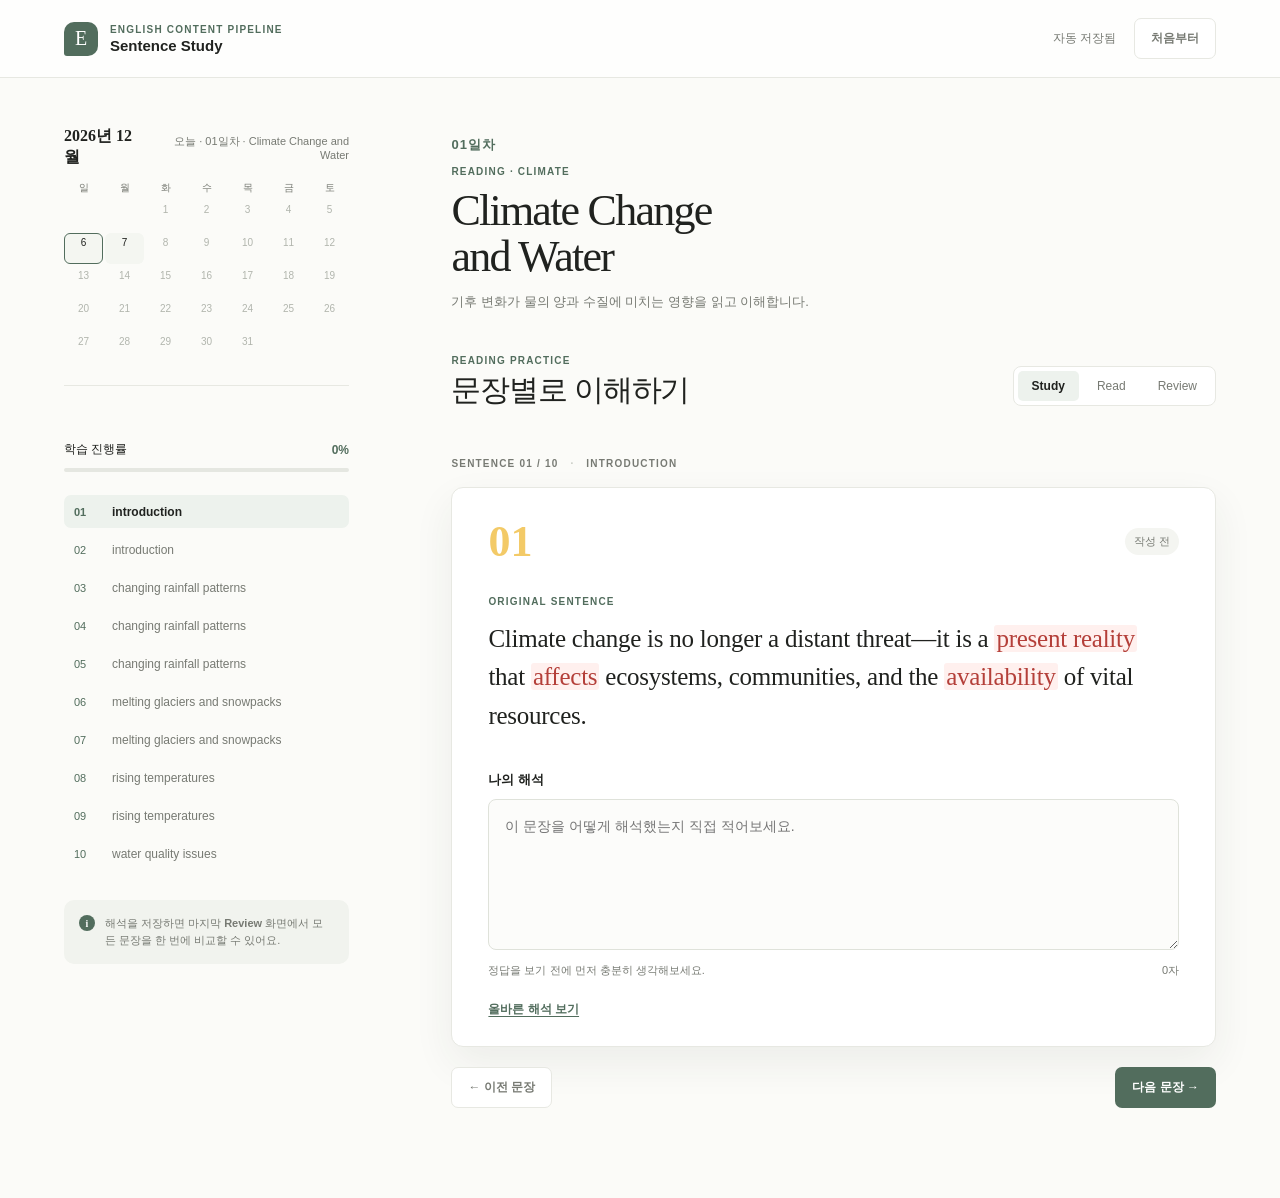
==== ui/index.html @ bcd16ff2 "feat: add static English learning pipeline MVP" ====
<!doctype html>
<html lang="ko">
  <head>
    <meta charset="UTF-8" />
    <meta name="viewport" content="width=device-width, initial-scale=1.0" />
    <title>English Content Pipeline · Sentence Study</title>
    <link rel="stylesheet" href="styles.css" />
  </head>
  <body>
    <div class="app-shell">
      <header class="topbar">
        <div class="brand-lockup">
          <div class="brand-mark">E</div>
          <div>
            <p class="eyebrow">ENGLISH CONTENT PIPELINE</p>
            <h1>Sentence Study</h1>
          </div>
        </div>
        <div class="topbar-actions">
          <span class="save-status" id="saveStatus">자동 저장됨</span>
          <button class="button button-ghost" id="resetButton" type="button">처음부터</button>
        </div>
      </header>

      <main class="workspace">
        <aside class="sidebar">
          <div class="calendar-panel" id="calendarPanel"></div>

          <div class="progress-block">
            <div class="progress-heading">
              <span>학습 진행률</span>
              <strong id="progressText">0%</strong>
            </div>
            <div class="progress-track"><span id="progressBar"></span></div>
          </div>

          <nav class="sentence-nav" aria-label="문장 목록" id="sentenceNav"></nav>

          <div class="sidebar-note">
            <span class="note-icon">i</span>
            <p>해석을 저장하면 마지막 <strong>Review</strong> 화면에서 모든 문장을 한 번에 비교할 수 있어요.</p>
          </div>
        </aside>

        <section class="content-area">
          <div class="lesson-heading">
            <p class="lesson-day" id="lessonDay">01일차</p>
            <span class="course-tag" id="lessonTag">READING · CLIMATE</span>
            <h2 id="lessonTitle">Climate Change<br />and Water</h2>
            <p id="lessonDescription">기후 변화가 물의 양과 수질에 미치는 영향을 읽고 이해합니다.</p>
          </div>

          <div class="content-heading">
            <div>
              <p class="section-kicker">READING PRACTICE</p>
              <h3>문장별로 이해하기</h3>
            </div>
            <div class="view-switcher" role="tablist" aria-label="학습 화면 전환">
              <button class="view-tab is-active" data-view="study" type="button">Study</button>
              <button class="view-tab" data-view="reading" type="button">Read</button>
              <button class="view-tab" data-view="review" type="button">Review</button>
            </div>
          </div>

          <div id="studyView">
            <div class="study-meta">
              <span id="sentenceCounter">SENTENCE 01 / 10</span>
              <span class="meta-divider">·</span>
              <span id="sectionLabel">INTRODUCTION</span>
            </div>

            <article class="sentence-card" id="sentenceCard">
              <div class="card-topline">
                <span class="sentence-number" id="sentenceNumber">01</span>
                <span class="status-pill" id="sentenceStatus">작성 전</span>
              </div>
              <p class="original-label">ORIGINAL SENTENCE</p>
              <p class="original-sentence" id="originalSentence"></p>

              <label class="interpretation-label" for="interpretationInput">나의 해석</label>
              <textarea id="interpretationInput" rows="5" placeholder="이 문장을 어떻게 해석했는지 직접 적어보세요."></textarea>
              <div class="input-footer">
                <span>정답을 보기 전에 먼저 충분히 생각해보세요.</span>
                <span id="characterCount">0자</span>
              </div>

              <div class="answer-preview" id="answerPreview" hidden>
                <div class="answer-block">
                  <p class="answer-label">올바른 해석</p>
                  <p id="correctTranslation"></p>
                </div>
                <div class="answer-block review-block">
                  <p class="answer-label">이 문장, 이렇게 이해했나요?</p>
                  <div id="reviewFeedback"></div>
                </div>
              </div>
              <button class="reveal-button" id="revealButton" type="button">올바른 해석 보기</button>
            </article>

            <div class="study-controls">
              <button class="button button-ghost" id="previousButton" type="button">← 이전 문장</button>
              <button class="button button-primary" id="nextButton" type="button">다음 문장 →</button>
            </div>
          </div>

          <div id="readingView" hidden>
            <div class="reading-intro">
              <p class="section-kicker">FULL READING</p>
              <h3>전체 본문 읽기</h3>
              <p>문장별 입력 없이 글 전체의 흐름을 먼저 읽어보는 모드입니다.</p>
            </div>
            <div class="reading-text" id="readingText"></div>
          </div>

          <div id="reviewView" hidden>
            <div class="review-intro">
              <p class="section-kicker">FINAL REVIEW</p>
              <h3>해석을 다시 점검해보기</h3>
              <p>각 문장의 원문, 직접 작성한 해석, 올바른 해석과 핵심 포인트를 한 번에 확인합니다.</p>
            </div>
            <div class="review-list" id="reviewList"></div>
          </div>
        </section>
      </main>
    </div>
    <script src="app.js"></script>
  </body>
</html>
---- ui/styles.css ----
:root {
  --ink: #20221f;
  --muted: #777a73;
  --line: #e7e8e2;
  --paper: #fbfbf8;
  --card: #ffffff;
  --green: #526d5d;
  --green-dark: #3f584b;
  --green-soft: #edf2ed;
  --yellow: #f3ca67;
  --shadow: 0 16px 40px rgba(47, 56, 48, 0.07);
  font-family: Inter, ui-sans-serif, -apple-system, BlinkMacSystemFont, "Segoe UI", sans-serif;
}

* { box-sizing: border-box; }

body {
  margin: 0;
  color: var(--ink);
  background: var(--paper);
}

button, textarea { font: inherit; }
button { cursor: pointer; }

.app-shell { min-height: 100vh; }

.topbar {
  height: 78px;
  padding: 0 5vw;
  display: flex;
  align-items: center;
  justify-content: space-between;
  border-bottom: 1px solid var(--line);
  background: rgba(255, 255, 255, 0.75);
}

.brand-lockup, .topbar-actions, .progress-heading, .card-topline, .input-footer, .study-controls {
  display: flex;
  align-items: center;
}

.brand-lockup { gap: 12px; }
.brand-mark {
  width: 34px;
  height: 34px;
  display: grid;
  place-items: center;
  color: white;
  background: var(--green);
  border-radius: 10px 10px 10px 3px;
  font-family: Georgia, serif;
  font-size: 20px;
}

.eyebrow, .section-kicker, .course-tag, .original-label, .answer-label, .study-meta {
  margin: 0;
  letter-spacing: 0.12em;
  font-size: 10px;
  font-weight: 700;
}

.eyebrow, .section-kicker, .course-tag, .original-label, .answer-label { color: var(--green); }
.topbar h1 { margin: 2px 0 0; font-size: 15px; font-weight: 650; }
.topbar-actions { gap: 18px; }
.save-status { color: var(--muted); font-size: 12px; }

.workspace {
  width: min(1400px, 90vw);
  min-height: calc(100vh - 78px);
  margin: 0 auto;
  display: grid;
  grid-template-columns: 285px minmax(0, 1fr);
  gap: clamp(50px, 8vw, 130px);
}

.sidebar { padding: 48px 0 40px; }
.course-card { padding-bottom: 30px; border-bottom: 1px solid var(--line); }
.lesson-day { margin: 0 0 9px; color: var(--green); letter-spacing: .08em; font-size: 12px; font-weight: 800; }
.course-card h2 { margin: 12px 0; font: 500 28px/1.15 Georgia, serif; letter-spacing: -0.02em; }
.course-card p, .sidebar-note p { margin: 0; color: var(--muted); font-size: 13px; line-height: 1.65; }
.progress-block { padding: 27px 0 23px; }
.progress-heading { justify-content: space-between; margin-bottom: 10px; font-size: 12px; }
.progress-heading strong { color: var(--green); font-size: 12px; }
.progress-track { height: 4px; overflow: hidden; border-radius: 99px; background: #e5e7e1; }
.progress-track span { display: block; width: 0; height: 100%; border-radius: inherit; background: var(--green); transition: width 250ms ease; }

.sentence-nav { display: grid; gap: 5px; }
.sentence-nav button {
  padding: 9px 10px;
  display: grid;
  grid-template-columns: 30px 1fr auto;
  align-items: center;
  gap: 8px;
  border: 0;
  border-radius: 7px;
  color: var(--muted);
  text-align: left;
  background: transparent;
  font-size: 12px;
}
.sentence-nav button:hover { background: #f1f3ee; }
.sentence-nav button.is-active { color: var(--ink); background: var(--green-soft); font-weight: 650; }
.nav-index { color: var(--green); font-size: 11px; }
.nav-title { overflow: hidden; text-overflow: ellipsis; white-space: nowrap; }
.nav-check { color: var(--green); opacity: 0; font-size: 13px; }
.sentence-nav button.is-complete .nav-check { opacity: 1; }
.sidebar-note { margin-top: 30px; padding: 15px; display: flex; gap: 10px; border-radius: 10px; background: #f1f3ee; }
.sidebar-note p { font-size: 11px; line-height: 1.55; }
.note-icon { flex: 0 0 auto; width: 16px; height: 16px; display: grid; place-items: center; color: white; background: var(--green); border-radius: 50%; font: 700 10px Georgia, serif; }

.content-area { max-width: 800px; padding: 58px 0 90px; }
.lesson-heading { padding-bottom: 42px; }
.lesson-heading .lesson-day { margin-bottom: 12px; font-size: 13px; }
.lesson-heading h2 { margin: 0 0 12px; font: 500 44px/1.05 Georgia, serif; letter-spacing: -0.04em; }
.lesson-heading p:last-child { margin: 0; color: var(--muted); font-size: 13px; line-height: 1.6; }
.lesson-heading .course-tag { display: block; margin-bottom: 11px; }
.calendar-panel { margin: 0 0 48px; padding: 18px 20px 17px; border: 1px solid var(--line); border-radius: 10px; background: white; }
.sidebar .calendar-panel { margin-bottom: 28px; padding: 0 0 22px; border: 0; border-bottom: 1px solid var(--line); border-radius: 0; background: transparent; }
.sidebar .calendar-weekdays, .sidebar .calendar-grid { gap: 2px; }
.sidebar .calendar-day { min-height: 31px; padding: 3px 2px; font-size: 10px; }
.sidebar .calendar-check { font-size: 10px; }
.calendar-header { display: flex; align-items: center; justify-content: space-between; margin-bottom: 13px; }
.calendar-month { font: 600 16px Georgia, serif; }
.calendar-caption { color: var(--muted); font-size: 11px; text-align: right; }
.calendar-weekdays, .calendar-grid { display: grid; grid-template-columns: repeat(7, 1fr); gap: 5px; }
.calendar-weekdays { margin-bottom: 5px; color: var(--muted); text-align: center; font-size: 10px; }
.calendar-day { min-height: 38px; padding: 5px 4px; display: flex; flex-direction: column; align-items: center; justify-content: center; border: 1px solid transparent; border-radius: 6px; color: #b1b5ad; background: transparent; font-size: 11px; }
button.calendar-day { cursor: pointer; }
button.calendar-day.has-lesson { color: var(--ink); background: #f4f6f1; }
button.calendar-day.has-lesson:hover { border-color: #bfcabd; }
.calendar-day.is-today { border-color: var(--green); }
.calendar-day.is-selected { color: white; background: var(--green); }
.calendar-day.is-selected .calendar-check { color: white; }
.calendar-day.is-complete { font-weight: 750; }
.calendar-check { height: 12px; color: var(--green); font-size: 11px; line-height: 12px; }
.content-heading { display: flex; align-items: end; justify-content: space-between; margin-bottom: 52px; }
.content-heading h3 { margin: 8px 0 0; font: 500 30px/1.05 Georgia, serif; letter-spacing: -0.035em; }
.view-switcher { display: flex; gap: 4px; padding: 4px; border: 1px solid var(--line); border-radius: 8px; background: white; }
.view-tab { padding: 8px 14px; border: 0; border-radius: 5px; color: var(--muted); background: transparent; font-size: 12px; }
.view-tab.is-active { color: var(--ink); background: var(--green-soft); font-weight: 700; }
.study-meta { color: var(--muted); }
.meta-divider { margin: 0 8px; color: #c4c8c0; }

.sentence-card { margin-top: 18px; padding: 32px 36px 28px; border: 1px solid var(--line); border-radius: 12px; background: var(--card); box-shadow: var(--shadow); }
.card-topline { justify-content: space-between; }
.sentence-number { color: var(--yellow); font: 600 44px/1 Georgia, serif; }
.status-pill { padding: 6px 9px; border-radius: 99px; color: var(--muted); background: #f4f5f1; font-size: 11px; }
.status-pill.is-complete { color: var(--green-dark); background: var(--green-soft); }
.original-label { margin-top: 32px; }
.original-sentence { margin: 13px 0 35px; font: 400 25px/1.55 Georgia, serif; letter-spacing: -0.01em; }
.important-word { padding: 0 2px; color: #b43f39; background: #fff0ee; border-radius: 3px; box-decoration-break: clone; -webkit-box-decoration-break: clone; }
.interpretation-label { display: block; margin-bottom: 10px; color: var(--ink); font-size: 13px; font-weight: 700; }
textarea { width: 100%; resize: vertical; min-height: 130px; padding: 15px 16px; border: 1px solid #dfe2da; border-radius: 8px; outline: none; color: var(--ink); background: #fcfcfa; font-size: 14px; line-height: 1.7; }
textarea:focus { border-color: var(--green); box-shadow: 0 0 0 3px rgba(82, 109, 93, 0.1); }
.input-footer { justify-content: space-between; margin-top: 9px; color: var(--muted); font-size: 11px; }
.answer-preview { margin-top: 28px; padding-top: 24px; display: grid; gap: 19px; border-top: 1px solid var(--line); }
.answer-block p:last-child { margin: 7px 0 0; color: #41453f; font-size: 14px; line-height: 1.7; }
.review-block { padding: 16px; border-radius: 7px; background: #f6f8f4; }
.review-block .answer-label { color: var(--green-dark); }
.feedback-section + .feedback-section { margin-top: 13px; }
.feedback-heading { margin: 0 0 5px; color: var(--ink); font-size: 12px; font-weight: 750; }
.feedback-section ul { margin: 0; padding-left: 18px; color: #4c514a; font-size: 12px; line-height: 1.65; }
.feedback-section.is-good .feedback-heading { color: var(--green-dark); }
.feedback-section.is-warning { padding: 12px 13px; border-left: 3px solid #c9574d; border-radius: 5px; background: #fff2f0; }
.feedback-section.is-warning .feedback-heading { color: #b13f39; }
.feedback-section.is-warning li { color: #873b36; }
.feedback-section.is-learn .feedback-heading { color: #5c6375; }
.feedback-empty { margin: 0; color: var(--muted); font-size: 12px; line-height: 1.65; }
.reveal-button { margin-top: 23px; padding: 0; border: 0; color: var(--green); background: transparent; font-size: 12px; font-weight: 700; text-decoration: underline; text-underline-offset: 3px; }
.study-controls { justify-content: space-between; margin-top: 20px; }
.button { padding: 11px 16px; border: 1px solid transparent; border-radius: 7px; font-size: 12px; font-weight: 650; }
.button-ghost { color: var(--muted); border-color: var(--line); background: white; }
.button-ghost:hover { color: var(--ink); border-color: #c9cec5; }
.button-primary { color: white; background: var(--green); }
.button-primary:hover { background: var(--green-dark); }

.review-intro { margin-bottom: 28px; }
.review-intro h3 { margin: 7px 0 8px; font: 500 30px Georgia, serif; }
.review-intro > p:last-child { margin: 0; color: var(--muted); font-size: 13px; }
.reading-intro { margin-bottom: 28px; }
.reading-intro h3 { margin: 7px 0 8px; font: 500 30px Georgia, serif; }
.reading-intro > p:last-child { margin: 0; color: var(--muted); font-size: 13px; }
.reading-text { padding: 34px 38px; border: 1px solid var(--line); border-radius: 12px; background: white; box-shadow: var(--shadow); }
.reading-section + .reading-section { margin-top: 34px; padding-top: 30px; border-top: 1px solid var(--line); }
.reading-section h4 { margin: 0 0 13px; color: var(--green); letter-spacing: .1em; font-size: 11px; }
.reading-paragraph { margin: 0; color: #343831; font: 400 20px/1.85 Georgia, serif; }
.reading-sentence { display: inline; }
.reading-number { display: inline-block; margin-right: 6px; color: var(--yellow); font: 600 12px/1 Inter, sans-serif; vertical-align: .18em; }
.review-list { display: grid; gap: 15px; }
.review-item { padding: 23px 25px; border: 1px solid var(--line); border-radius: 10px; background: white; }
.review-item-header { display: flex; justify-content: space-between; align-items: center; margin-bottom: 14px; }
.review-item-number { color: var(--yellow); font: 600 23px Georgia, serif; }
.review-item-status { color: var(--muted); font-size: 11px; }
.review-row { padding: 12px 0; border-top: 1px solid #f0f1ed; }
.review-row:first-of-type { border-top: 0; }
.review-row-label { margin: 0 0 5px; color: var(--green); letter-spacing: .08em; font-size: 9px; font-weight: 800; }
.review-row p:last-child { margin: 0; color: #42453f; font-size: 13px; line-height: 1.65; }
.review-original p:last-child { color: var(--ink); font: 17px/1.5 Georgia, serif; }
.review-key { padding: 12px; border-radius: 6px; background: #f6f8f4; }
.review-key .review-row-label { color: var(--green-dark); }
.review-key .feedback-section.is-warning { margin-top: 8px; }

[hidden] { display: none !important; }

@media (max-width: 850px) {
  .topbar { padding: 0 5vw; }
  .workspace { width: 90vw; display: block; }
  .sidebar { padding-bottom: 0; }
  .course-card { padding-bottom: 20px; }
  .sentence-nav { grid-template-columns: repeat(2, 1fr); }
  .sidebar-note { display: none; }
  .content-area { padding-top: 45px; }
}

@media (max-width: 560px) {
  .topbar { height: auto; padding-top: 16px; padding-bottom: 16px; align-items: flex-start; }
  .save-status { display: none; }
  .content-heading { display: block; margin-bottom: 35px; }
  .lesson-heading h2 { font-size: 36px; }
  .calendar-panel { padding-left: 10px; padding-right: 10px; }
  .content-heading h3 { font-size: 26px; }
  .view-switcher { width: max-content; margin-top: 25px; }
  .sentence-card { padding: 24px 20px; }
  .original-sentence { font-size: 21px; }
  .study-controls { gap: 10px; }
  .study-controls .button { flex: 1; padding-left: 8px; padding-right: 8px; }
}
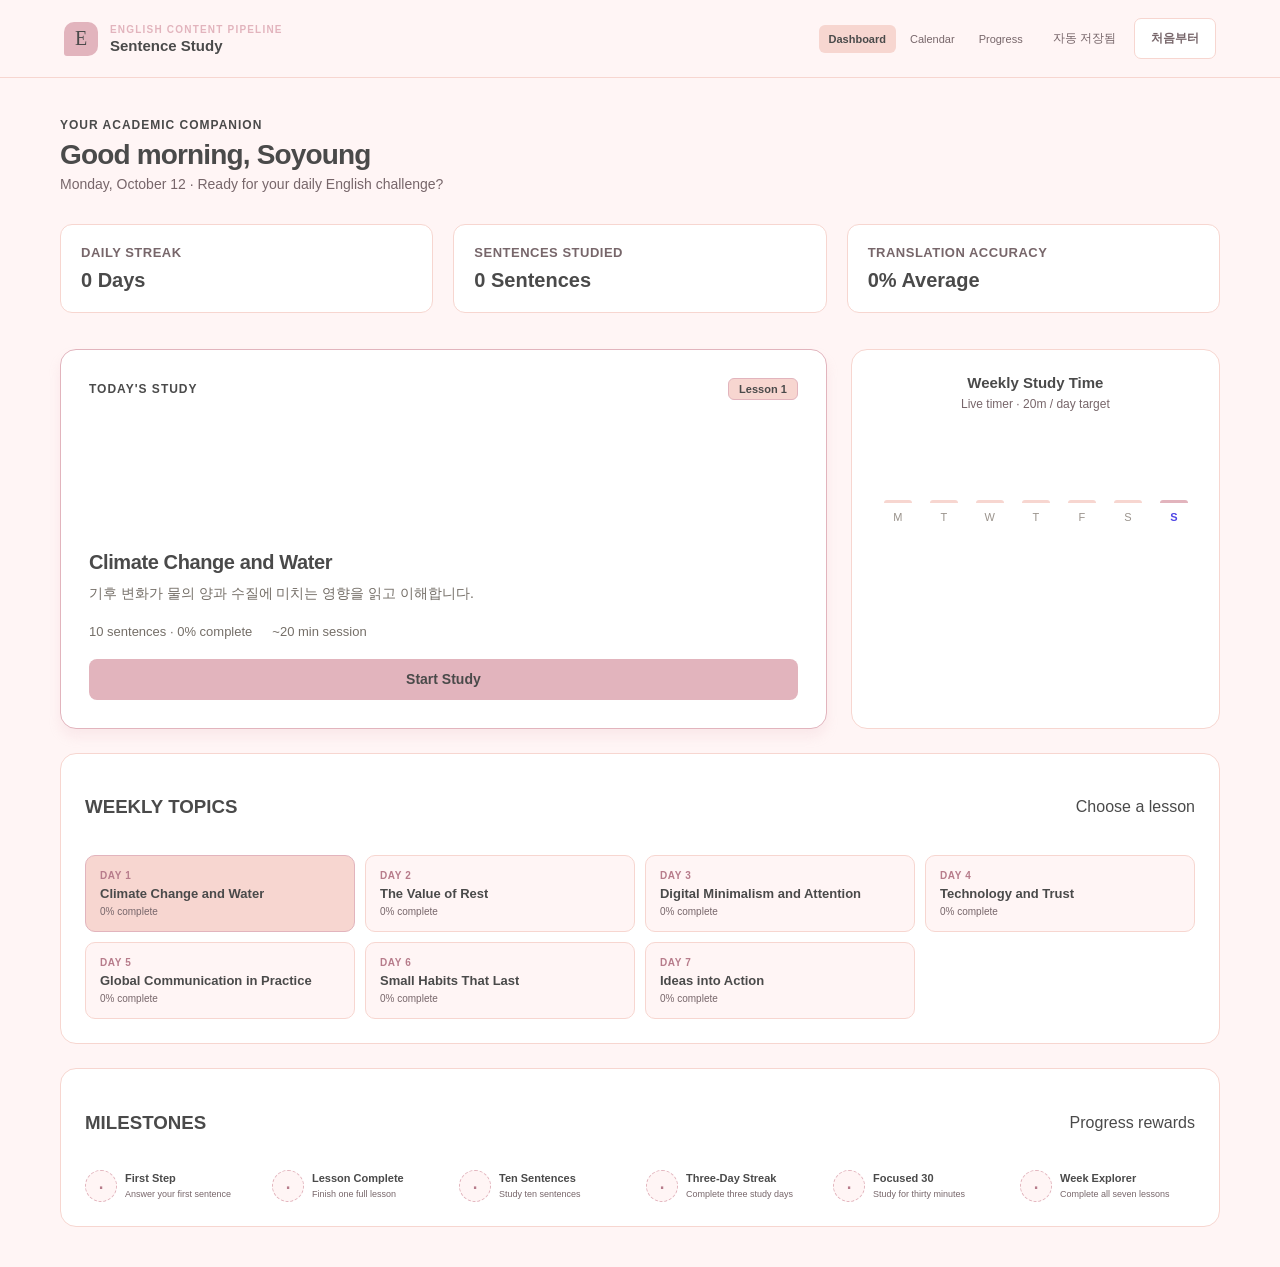
==== commit 30c33bca: "feat: 대시보드/캘린더 내 통계 추가 기존 study 항목을 토대로 통계추가" ====
--- a/ui/index.html
+++ b/ui/index.html
@@ -10,22 +10,21 @@
     <div class="app-shell">
       <header class="topbar">
         <div class="brand-lockup">
-          <div class="brand-mark">E</div>
+          <a class="brand-mark" href="#dashboard" aria-label="Go to dashboard">E</a>
           <div>
             <p class="eyebrow">ENGLISH CONTENT PIPELINE</p>
             <h1>Sentence Study</h1>
           </div>
         </div>
+        <nav class="design-top-nav" aria-label="Product navigation"><button class="design-top-button" data-design-screen="dashboard" type="button">Dashboard</button><button class="design-top-button" data-design-screen="calendar" type="button">Calendar</button><button class="design-top-button" data-design-screen="progress" type="button">Progress</button></nav>
         <div class="topbar-actions">
           <span class="save-status" id="saveStatus">자동 저장됨</span>
           <button class="button button-ghost" id="resetButton" type="button">처음부터</button>
         </div>
       </header>
 
-      <main class="workspace">
+      <main class="workspace" id="studyWorkspace" hidden>
         <aside class="sidebar">
-          <div class="calendar-panel" id="calendarPanel"></div>
-
           <div class="progress-block">
             <div class="progress-heading">
               <span>학습 진행률</span>
@@ -63,6 +62,20 @@
           </div>
 
           <div id="studyView">
+            <section class="tts-panel" id="ttsPanel">
+              <div class="tts-heading">
+                <div><p class="section-kicker">TTS SCRIPT</p><h3>대본 따라 듣기</h3></div>
+                <span id="ttsVoiceLabel">Jenny Neural</span>
+              </div>
+              <audio id="lessonAudio" controls preload="metadata"></audio>
+              <div class="tts-transcript" id="ttsTranscript" aria-live="polite"><p class="tts-empty">TTS 대본을 불러오는 중입니다.</p></div>
+            </section>
+
+            <section class="original-panel">
+              <div class="content-heading compact-heading"><div><p class="section-kicker">ORIGINAL</p><h3>원본</h3></div></div>
+              <div class="original-reference" id="originalReferenceText"></div>
+            </section>
+
             <div class="study-meta">
               <span id="sentenceCounter">SENTENCE 01 / 10</span>
               <span class="meta-divider">·</span>
@@ -99,6 +112,7 @@
 
             <div class="study-controls">
               <button class="button button-ghost" id="previousButton" type="button">← 이전 문장</button>
+              <span class="keyboard-hint"><kbd>Enter</kbd> 다음 문장</span>
               <button class="button button-primary" id="nextButton" type="button">다음 문장 →</button>
             </div>
           </div>
@@ -122,6 +136,40 @@
           </div>
         </section>
       </main>
+
+      <main class="design-workspace" id="designWorkspace">
+        <div class="design-content">
+          <section class="design-screen is-visible" data-design-panel="dashboard">
+            <header class="design-page-header"><p class="design-eyebrow">YOUR ACADEMIC COMPANION</p><h1>Good morning, Soyoung <span aria-hidden="true">👋</span></h1><p>Monday, October 12 · Ready for your daily English challenge?</p></header>
+            <div class="design-stat-grid three">
+              <article class="design-stat-card"><div><span>DAILY STREAK</span><strong id="designDailyStreak">0 Days</strong></div></article>
+              <article class="design-stat-card"><div><span>SENTENCES STUDIED</span><strong id="designSentencesStudied">0 Sentences</strong></div></article>
+              <article class="design-stat-card"><div><span>TRANSLATION ACCURACY</span><strong id="designAccuracy">0% Average</strong></div></article>
+            </div>
+            <div class="design-dashboard-grid">
+              <div class="design-dashboard-left">
+                <article class="design-card design-recommended-card"><div class="design-card-top"><span class="design-card-eyebrow">RECOMMENDED LESSON</span><span class="design-level-tag" id="designRecommendedLevel">Beginner</span></div><div class="design-lesson-copy"><h2 id="designRecommendedTitle">Climate Change and Water</h2><p id="designRecommendedDescription">Continue with the next lesson in your Study library.</p></div><div class="design-lesson-meta"><span id="designRecommendedSentences">0 sentences</span><span id="designRecommendedTime">~10 min session</span></div><button class="design-primary-button" id="designStartStudy" type="button">Start Study</button></article>
+                <article class="design-card design-weekly-card"><div class="design-card-top"><h3>Weekly Study Time</h3><span id="designWeeklyTarget">Live timer · 20m / day target</span></div><div class="design-bar-chart" id="designWeeklyChart" aria-label="Weekly study time"></div></article>
+                <article class="design-card design-topic-card"><div class="design-card-top"><h3>WEEKLY TOPICS</h3><span>Choose a lesson</span></div><div class="design-topic-list" id="designTopicList"></div></article>
+                <article class="design-card design-dashboard-milestones"><div class="design-card-top"><h3>MILESTONES</h3><span>Progress rewards</span></div><div class="design-dashboard-milestone-list" id="designDashboardMilestones"></div></article>
+              </div>
+              <article class="design-card design-activity-card"><div class="design-card-top"><h3>Recent Activity</h3><button class="design-text-button" type="button">See All</button></div><div class="design-activity-list"><div class="design-activity-item"><div><strong>Chapter 4: Global Economy</strong><small>Completed · Yesterday</small></div><b>94/100</b><div class="design-mini-progress"><i style="width:100%"></i><span>100%</span></div></div><div class="design-activity-item"><div><strong>Chapter 3: Technology Trends</strong><small>Completed · Oct 8, 2026</small></div><b>92/100</b><div class="design-mini-progress"><i style="width:72%"></i><span>100%</span></div></div><div class="design-activity-item"><div><strong>Chapter 2: Financial Markets</strong><small>Completed · Oct 5, 2026</small></div><b>88/100</b><div class="design-mini-progress"><i style="width:38%"></i><span>75%</span></div></div></div></article>
+            </div>
+          </section>
+
+          <section class="design-screen" data-design-panel="calendar">
+            <header class="design-page-header"><p class="design-eyebrow">YOUR LEARNING SCHEDULE</p><h1>Study Calendar</h1></header>
+            <div class="design-stat-grid three"><article class="design-stat-card"><div><span>ACTIVE DAYS THIS MONTH</span><strong id="designCalendarStudyDays">0 days</strong></div></article><article class="design-stat-card"><div><span>SENTENCES STUDIED</span><strong id="designCalendarSentences">0 sentences</strong></div></article><article class="design-stat-card"><div><span>AVERAGE ACCURACY</span><strong id="designCalendarAccuracy">0%</strong></div></article></div>
+            <div class="design-calendar-layout"><article class="design-card design-calendar-card"><div class="design-calendar-heading"><h2 id="designCalendarTitle">Calendar</h2><div><button class="design-square-button" id="designPreviousMonth" type="button" aria-label="Previous month">Previous</button><button class="design-square-button" id="designNextMonth" type="button" aria-label="Next month">Next</button></div></div><div class="design-weekdays"><span>Mon</span><span>Tue</span><span>Wed</span><span>Thu</span><span>Fri</span><span>Sat</span><span>Sun</span></div><div class="design-calendar-grid" id="designCalendarGrid"></div></article><article class="design-card design-details-card"><h2>Day Details <span>· <span id="designCalendarSelectedLabel">Today</span></span></h2><div class="design-detail-block"><h3>COMPLETED LESSONS</h3><ul id="designCalendarCompletedLessons"></ul></div><div class="design-detail-block design-metrics"><h3>METRICS SUMMARY</h3><p><span>Sentences Studied</span><b id="designCalendarDetailSentences">0 sentences</b></p><p><span>Avg Accuracy</span><b id="designCalendarDetailAccuracy">0%</b></p><p><span>Study Time</span><b id="designCalendarDetailTime">0 min</b></p></div><button class="design-primary-button" type="button">Review Mistaken Sentences</button></article></div>
+          </section>
+
+          <section class="design-screen" data-design-panel="progress">
+            <header class="design-page-header"><p class="design-eyebrow">YOUR ACADEMIC MILESTONES</p><h1>Learning Analytics</h1></header>
+            <div class="design-stat-grid four"><article class="design-stat-card design-metric-card"><div><span>Total Sentences</span><strong id="designProgressTotal">0</strong><small id="designProgressTotalNote">0 / 70 studied</small></div><img src="assets/figma/file-text.svg" alt="" /></article><article class="design-stat-card design-metric-card"><div><span>Average Accuracy</span><strong id="designProgressAccuracy">0%</strong><small id="designProgressAccuracyNote">Based on answered sentences</small></div><img src="assets/figma/progress-target.svg" alt="" /></article><article class="design-stat-card design-metric-card"><div><span>Study Streak</span><strong id="designProgressStreak">0 Days</strong><small id="designProgressStreakNote">Completed lessons</small></div><img src="assets/figma/progress-flame.svg" alt="" /></article><article class="design-stat-card design-metric-card"><div><span>Total Study Time</span><strong id="designProgressTime">0 min</strong><small id="designProgressTimeNote">Live Study timer</small></div><img src="assets/figma/progress-clock.svg" alt="" /></article></div>
+            <div class="design-analytics-grid"><article class="design-card design-chart-card"><h2>Accuracy Over Time (Last 30 Days)</h2><div class="design-line-chart" id="designAccuracyChart"><div class="design-chart-segments"></div></div></article><article class="design-card design-chart-card design-daily-chart"><h2>Daily Study Count</h2><div class="design-daily-bars" id="designDailyBars"></div></article><article class="design-card design-weak-card"><h2>Weak Areas (Frequently Missed)</h2><div class="design-weak-list" id="designWeakList"></div></article><article class="design-card design-milestones-card"><h2>Unlocked Milestones</h2><div class="design-milestones" id="designMilestones"></div></article></div>
+          </section>
+        </div>
+      </main>
     </div>
     <script src="app.js"></script>
   </body>
--- a/ui/styles.css
+++ b/ui/styles.css
@@ -74,7 +74,7 @@
   gap: clamp(50px, 8vw, 130px);
 }
 
-.sidebar { padding: 48px 0 40px; }
+.sidebar { position:sticky; top:24px; align-self:start; max-height:calc(100vh - 48px); overflow:auto; padding:48px 0 40px; }
 .course-card { padding-bottom: 30px; border-bottom: 1px solid var(--line); }
 .lesson-day { margin: 0 0 9px; color: var(--green); letter-spacing: .08em; font-size: 12px; font-weight: 800; }
 .course-card h2 { margin: 12px 0; font: 500 28px/1.15 Georgia, serif; letter-spacing: -0.02em; }
@@ -109,7 +109,7 @@
 .sidebar-note p { font-size: 11px; line-height: 1.55; }
 .note-icon { flex: 0 0 auto; width: 16px; height: 16px; display: grid; place-items: center; color: white; background: var(--green); border-radius: 50%; font: 700 10px Georgia, serif; }
 
-.content-area { max-width: 800px; padding: 58px 0 90px; }
+.content-area { max-width: 920px; padding: 58px 0 90px; }
 .lesson-heading { padding-bottom: 42px; }
 .lesson-heading .lesson-day { margin-bottom: 12px; font-size: 13px; }
 .lesson-heading h2 { margin: 0 0 12px; font: 500 44px/1.05 Georgia, serif; letter-spacing: -0.04em; }
@@ -142,7 +142,7 @@
 .study-meta { color: var(--muted); }
 .meta-divider { margin: 0 8px; color: #c4c8c0; }
 
-.sentence-card { margin-top: 18px; padding: 32px 36px 28px; border: 1px solid var(--line); border-radius: 12px; background: var(--card); box-shadow: var(--shadow); }
+.sentence-card { margin-top: 18px; padding: 40px 44px 34px; border: 1px solid var(--line); border-radius: 12px; background: var(--card); box-shadow: var(--shadow); }
 .card-topline { justify-content: space-between; }
 .sentence-number { color: var(--yellow); font: 600 44px/1 Georgia, serif; }
 .status-pill { padding: 6px 9px; border-radius: 99px; color: var(--muted); background: #f4f5f1; font-size: 11px; }
@@ -151,7 +151,7 @@
 .original-sentence { margin: 13px 0 35px; font: 400 25px/1.55 Georgia, serif; letter-spacing: -0.01em; }
 .important-word { padding: 0 2px; color: #b43f39; background: #fff0ee; border-radius: 3px; box-decoration-break: clone; -webkit-box-decoration-break: clone; }
 .interpretation-label { display: block; margin-bottom: 10px; color: var(--ink); font-size: 13px; font-weight: 700; }
-textarea { width: 100%; resize: vertical; min-height: 130px; padding: 15px 16px; border: 1px solid #dfe2da; border-radius: 8px; outline: none; color: var(--ink); background: #fcfcfa; font-size: 14px; line-height: 1.7; }
+textarea { width: 100%; resize: vertical; min-height: 230px; padding: 18px 20px; border: 1px solid #dfe2da; border-radius: 8px; outline: none; color: var(--ink); background: #fcfcfa; font-size: 15px; line-height: 1.8; }
 textarea:focus { border-color: var(--green); box-shadow: 0 0 0 3px rgba(82, 109, 93, 0.1); }
 .input-footer { justify-content: space-between; margin-top: 9px; color: var(--muted); font-size: 11px; }
 .answer-preview { margin-top: 28px; padding-top: 24px; display: grid; gap: 19px; border-top: 1px solid var(--line); }
@@ -168,7 +168,9 @@
 .feedback-section.is-learn .feedback-heading { color: #5c6375; }
 .feedback-empty { margin: 0; color: var(--muted); font-size: 12px; line-height: 1.65; }
 .reveal-button { margin-top: 23px; padding: 0; border: 0; color: var(--green); background: transparent; font-size: 12px; font-weight: 700; text-decoration: underline; text-underline-offset: 3px; }
-.study-controls { justify-content: space-between; margin-top: 20px; }
+.study-controls { justify-content: space-between; gap: 14px; margin-top: 20px; padding: 14px; border: 1px solid var(--line); border-radius: 12px; background: #fff; }
+.keyboard-hint { color: var(--muted); font-size: 11px; white-space:nowrap; }
+.keyboard-hint kbd { padding: 4px 7px; border: 1px solid var(--line); border-bottom-width:2px; border-radius:5px; color: var(--ink); background:#fff; font-size:11px; font-weight:750; }
 .button { padding: 11px 16px; border: 1px solid transparent; border-radius: 7px; font-size: 12px; font-weight: 650; }
 .button-ghost { color: var(--muted); border-color: var(--line); background: white; }
 .button-ghost:hover { color: var(--ink); border-color: #c9cec5; }
@@ -206,7 +208,7 @@
 @media (max-width: 850px) {
   .topbar { padding: 0 5vw; }
   .workspace { width: 90vw; display: block; }
-  .sidebar { padding-bottom: 0; }
+  .sidebar { position:static; max-height:none; overflow:visible; padding-bottom: 0; }
   .course-card { padding-bottom: 20px; }
   .sentence-nav { grid-template-columns: repeat(2, 1fr); }
   .sidebar-note { display: none; }
@@ -226,3 +228,232 @@
   .study-controls { gap: 10px; }
   .study-controls .button { flex: 1; padding-left: 8px; padding-right: 8px; }
 }
+
+
+/* Figma screens merged with the original Sentence Study experience */
+.design-top-nav { display:flex; gap:4px; margin-left:auto; margin-right:20px; }
+.design-top-button { padding:8px 10px; border:0; border-radius:6px; color:var(--muted); background:transparent; font-size:11px; }
+.design-top-button:hover, .design-top-button.is-active { color:var(--indigo); background:var(--indigo-soft); font-weight:700; }
+.design-workspace { min-height:calc(100vh - 78px); display:flex; background:#faf9f6; }
+.design-sidebar { width:240px; min-width:240px; min-height:calc(100vh - 78px); padding:24px 16px; display:flex; flex-direction:column; justify-content:space-between; background:#f4f3ee; border-right:1px solid #e7e5e1; }
+.design-sidebar-top { display:flex; flex-direction:column; gap:28px; }
+.design-brand { display:flex; align-items:center; gap:8px; padding-left:8px; color:#272522; font-size:18px; font-weight:750; text-decoration:none; }
+.design-brand-mark { width:28px; height:28px; display:grid; place-items:center; color:#fff; border-radius:6px; background:#4f46e5; font-size:16px; }
+.design-side-nav { display:grid; gap:4px; }
+.design-nav-item { width:100%; padding:10px 16px; display:flex; align-items:center; gap:12px; border:0; border-radius:8px; color:#68615a; background:transparent; text-align:left; font-size:14px; }
+.design-nav-item img { width:18px; height:18px; object-fit:contain; opacity:.72; }
+.design-nav-item:hover { background:#ebeae5; }
+.design-nav-item.is-active { color:#4f46e5; background:#eef2ff; font-weight:650; }
+.design-nav-item.is-active img { opacity:1; }
+.design-profile { padding-top:16px; display:flex; align-items:center; gap:12px; border-top:1px solid #e7e5e1; }
+.design-profile img { width:36px; height:36px; border-radius:50%; object-fit:cover; }
+.design-profile div { display:flex; flex-direction:column; gap:2px; min-width:0; }
+.design-profile strong { overflow:hidden; text-overflow:ellipsis; white-space:nowrap; font-size:13px; }
+.design-profile span { color:#756f68; font-size:11px; }
+.design-content { width:100%; max-width:1400px; margin:0 auto; padding:40px 60px; }
+.design-screen { display:none; }
+.design-screen.is-visible { display:block; }
+.design-page-header { margin-bottom:32px; }
+.design-eyebrow, .design-card-eyebrow { margin:0; color:#4f46e5; font-size:12px; font-weight:750; letter-spacing:1px; }
+.design-page-header h1 { margin:6px 0 4px; font-size:28px; line-height:1.2; letter-spacing:-.03em; }
+.design-page-header p:last-child { margin:0; color:#756f68; font-size:14px; }
+.design-stat-grid { display:grid; gap:20px; margin-bottom:36px; }
+.design-stat-grid.three { grid-template-columns:repeat(3,minmax(0,1fr)); }
+.design-stat-grid.four { grid-template-columns:repeat(4,minmax(0,1fr)); }
+.design-stat-card { min-height:82px; padding:20px; display:flex; align-items:center; gap:16px; border:1px solid #e7e5e1; border-radius:12px; background:#fff; }
+.design-stat-card > div { min-width:0; display:flex; flex-direction:column; gap:2px; }
+.design-stat-card span { color:#9a938c; font-size:13px; font-weight:650; letter-spacing:.5px; text-transform:uppercase; white-space:nowrap; }
+.design-stat-card strong { font-size:20px; line-height:1.2; white-space:nowrap; }
+.design-icon-box { width:40px; height:40px; flex:0 0 40px; display:grid; place-items:center; border-radius:8px; }
+.design-icon-box img { width:20px; height:20px; }
+.design-icon-box.yellow, .design-milestone.yellow { background:#fffbeb; border:1px solid #fde68a; }
+.design-icon-box.indigo, .design-milestone.indigo { background:#eef2ff; border:1px solid #dfe3ff; }
+.design-icon-box.mint, .design-milestone.mint { background:#ecfdf5; border:1px solid #a7f3d0; }
+.design-dashboard-grid { display:grid; grid-template-columns:minmax(0,1fr) minmax(0,1fr); gap:24px; align-items:start; }
+.design-dashboard-left { display:grid; gap:24px; }
+.design-card { border:1px solid #e7e5e1; border-radius:16px; background:#fff; }
+.design-recommended-card { min-height:339px; padding:28px; display:flex; flex-direction:column; gap:20px; border:1.5px solid #554cff; box-shadow:0 8px 12px rgba(79,70,229,.05); }
+.design-card-top { display:flex; align-items:center; justify-content:space-between; gap:16px; }
+.design-level-tag { padding:4px 10px; color:#d97706; border:1px solid #fde68a; border-radius:6px; background:#fffbeb; font-size:11px; font-weight:650; }
+.design-lesson-copy { margin-top:auto; }
+.design-lesson-copy h2 { margin:0 0 8px; font-size:20px; line-height:1.25; letter-spacing:-.02em; }
+.design-lesson-copy p { margin:0; color:#756f68; font-size:14px; line-height:1.45; }
+.design-lesson-meta { display:flex; gap:20px; color:#756f68; font-size:13px; }
+.design-lesson-meta span { display:flex; align-items:center; gap:6px; }
+.design-lesson-meta img { width:14px; height:14px; }
+.design-primary-button { min-height:41px; padding:0 20px; display:flex; align-items:center; justify-content:center; gap:8px; color:#fff; border:0; border-radius:8px; background:#4f46e5; font-size:14px; font-weight:650; }
+.design-primary-button:hover { background:#4338ca; }
+.design-primary-button img { width:14px; height:14px; }
+.design-weekly-card { padding:24px; }
+.design-weekly-card h3, .design-activity-card h3 { margin:0; font-size:15px; }
+.design-weekly-card .design-card-top > span { color:#756f68; font-size:12px; }
+.design-bar-chart, .design-daily-bars { height:112px; padding:12px 8px 0; display:flex; align-items:end; justify-content:space-between; gap:18px; }
+.design-bar-chart > div, .design-daily-bars > div { height:100%; flex:1; display:flex; flex-direction:column; align-items:center; justify-content:end; gap:8px; }
+.design-bar-chart i, .design-daily-bars i { width:28px; max-width:100%; height:var(--h); display:block; border-radius:4px 4px 0 0; background:#a5b4fc; }
+.design-bar-chart .today i { background:#4f46e5; }
+.design-bar-chart span, .design-daily-bars span { color:#9a938c; font-size:11px; }
+.design-bar-chart .today span { color:#4f46e5; font-weight:700; }
+.design-activity-card { min-height:611px; padding:24px; }
+.design-text-button { padding:0; color:#4f46e5; border:0; background:transparent; font-size:12px; font-weight:650; }
+.design-activity-list { display:grid; gap:12px; margin-top:24px; }
+.design-activity-item { padding:16px; display:grid; grid-template-columns:minmax(0,1fr) auto; gap:10px 12px; border:1px solid #e7e5e1; border-radius:10px; background:#faf9f6; }
+.design-activity-item { width:100%; color:inherit; font:inherit; text-align:left; cursor:pointer; }
+.design-activity-item:hover { border-color:#E2B4BD; transform:translateY(-1px); }
+.design-activity-item > div:first-child { display:flex; flex-direction:column; gap:2px; min-width:0; }
+.design-activity-item strong { overflow:hidden; text-overflow:ellipsis; white-space:nowrap; font-size:14px; }
+.design-activity-item small { color:#aaa39b; font-size:11px; }
+.design-activity-item > b { padding:4px 8px; color:#059669; border:1px solid #a7f3d0; border-radius:6px; background:#ecfdf5; font-size:12px; }
+.design-mini-progress { grid-column:1/-1; display:flex; align-items:center; gap:12px; color:#756f68; font-size:11px; }
+.design-mini-progress::before { content:\"\"; height:6px; flex:1; display:block; border-radius:99px; background:#e6e4df; }
+.design-mini-progress i { height:6px; display:block; margin-right:-100%; border-radius:99px; background:#4f46e5; }
+.design-mini-progress span { width:30px; }
+.design-calendar-layout { display:grid; grid-template-columns:minmax(0,1.35fr) minmax(300px,.85fr); gap:24px; align-items:start; }
+.design-calendar-card { padding:28px; }
+.design-calendar-heading { display:flex; align-items:center; justify-content:space-between; margin-bottom:20px; }
+.design-calendar-heading h2, .design-details-card h2, .design-chart-card h2, .design-weak-card h2, .design-milestones-card h2 { margin:0; font-size:18px; letter-spacing:-.02em; }
+.design-square-button { width:32px; height:32px; margin-left:6px; display:inline-grid; place-items:center; border:0; border-radius:6px; background:#f4f3ee; }
+.design-square-button:hover { background:#ebeae5; }
+.design-square-button img { width:16px; height:16px; }
+.design-weekdays, .design-calendar-grid { display:grid; grid-template-columns:repeat(7,minmax(0,1fr)); gap:7px; }
+.design-weekdays { margin-bottom:8px; color:#9a938c; text-align:center; font-size:13px; font-weight:650; }
+.design-calendar-grid { grid-auto-rows:76px; }
+.design-calendar-day { min-width:0; padding:12px; display:flex; flex-direction:column; align-items:flex-start; justify-content:space-between; border:1px solid #e7e5e1; border-radius:10px; color:#272522; background:#fff; text-align:left; }
+.design-calendar-day.muted { color:#aaa7a2; opacity:.75; }
+.design-calendar-day.has-lesson { cursor:pointer; }
+.design-calendar-day.has-lesson:hover { border-color:#b9b5ff; }
+.design-calendar-day.selected { color:#4f46e5; border:1.5px solid #4f46e5; background:#eef2ff; }
+.design-calendar-number { font-size:14px; font-weight:650; }
+.design-calendar-dot { width:8px; height:8px; align-self:flex-end; border-radius:50%; background:#059669; }
+.design-calendar-score { padding:2px 6px; color:#059669; border-radius:4px; background:#ecfdf5; font-size:10px; font-weight:700; }
+.design-details-card { padding:28px; }
+.design-details-card h2 { margin-bottom:20px; }
+.design-details-card h2 span { font-weight:500; }
+.design-detail-block { padding:16px; margin-bottom:16px; border-radius:8px; background:#faf9f6; }
+.design-detail-block h3 { margin:0 0 12px; color:#756f68; font-size:12px; }
+.design-detail-block ul { margin:0; padding:0; list-style:none; display:grid; gap:8px; font-size:14px; }
+.design-detail-block li::before { content:\"\"; width:6px; height:6px; display:inline-block; margin:0 10px 2px 0; border-radius:50%; background:#4f46e5; }
+.design-metrics p { margin:0 0 9px; display:flex; justify-content:space-between; color:#756f68; font-size:13px; }
+.design-metrics p:last-child { margin-bottom:0; }
+.design-metrics b { color:#272522; }
+.design-metrics p:nth-child(3) b { color:#059669; }
+.design-details-card .design-primary-button { width:100%; margin-top:8px; }
+.design-metric-card { justify-content:space-between; align-items:flex-start; }
+.design-metric-card > div { gap:4px; }
+.design-metric-card span { color:#756f68; font-size:13px; font-weight:500; letter-spacing:0; text-transform:none; }
+.design-metric-card strong { font-size:25px; }
+.design-metric-card small { color:#aaa39b; font-size:11px; }
+.design-metric-card > img { width:18px; height:18px; opacity:.75; }
+.design-analytics-grid { display:grid; grid-template-columns:1.35fr 1fr; gap:36px 24px; }
+.design-chart-card { min-height:248px; padding:24px; }
+.design-line-chart { height:168px; position:relative; margin-top:18px; overflow:hidden; background:repeating-linear-gradient(to bottom,transparent 0,transparent 51px,#edf0f7 52px); }
+.design-chart-segments { position:absolute; inset:20px 0 30px; }
+.design-chart-segment { position:absolute; height:2px; transform-origin:left center; background:#4f46e5; border-radius:9px; }
+.design-daily-chart { min-width:0; }
+.design-daily-bars { height:170px; padding:20px 0 0; gap:16px; }
+.design-daily-bars i { width:40px; height:var(--h); background:#4f46e5; }
+.design-weak-card, .design-milestones-card { min-height:212px; padding:24px; }
+.design-activity-card { display:none; }
+.design-dashboard-grid { grid-template-columns:1fr; }
+.design-dashboard-left { grid-template-columns:minmax(0,1.35fr) minmax(280px,.65fr); }
+.design-recommended-card { min-height:380px; }
+.design-weak-list { display:grid; gap:10px; margin-top:16px; }
+.design-milestones-card { min-height:212px; }
+.design-milestones:empty::after { content:"Complete a lesson to unlock your first milestone."; color:#77666a; font-size:13px; }
+.design-weak-card { display:grid; gap:10px; }
+.design-weak-item { padding:12px; display:flex; align-items:center; justify-content:space-between; gap:12px; border-radius:8px; background:#faf9f6; }
+.design-weak-item div { display:flex; flex-direction:column; gap:4px; min-width:0; }
+.design-weak-item strong { font-size:14px; }
+.design-weak-item span { color:#756f68; font-size:12px; }
+.design-weak-item b { padding:4px 8px; color:#dc2626; border-radius:6px; background:#fff0f0; font-size:11px; white-space:nowrap; }
+.design-milestones { margin-top:18px; display:flex; justify-content:space-around; gap:10px; }
+.design-milestones > div { display:flex; flex:1; flex-direction:column; align-items:center; gap:8px; text-align:center; }
+.design-milestone-item { min-width:0; }
+.design-milestone { width:56px; height:56px; display:grid; place-items:center; border-radius:50%; }
+.design-milestone img { width:24px; height:24px; }
+.design-milestones b { font-size:12px; white-space:nowrap; }
+.design-milestone-item small { max-width:110px; color:#77666a; font-size:10px; line-height:1.35; }
+.design-milestone-item.is-earned .design-milestone { color:#4A4A4A; background:#E2B4BD; font-weight:800; }
+.design-milestone-item.is-locked .design-milestone { color:#B77C8B; border:1px dashed #E2B4BD; background:#FFF5F5; font-size:24px; }
+.design-progress-empty { margin:16px 0 0; color:#77666a; font-size:13px; }
+.design-topic-card { grid-column:1 / -1; padding:24px; }
+.design-topic-list { display:grid; grid-template-columns:repeat(4,minmax(0,1fr)); gap:10px; margin-top:18px; }
+.design-topic-item { min-width:0; padding:14px; display:flex; flex-direction:column; align-items:flex-start; gap:5px; border:1px solid #F7D6D0; border-radius:10px; color:#4A4A4A; background:#FFF5F5; text-align:left; }
+.design-topic-item:hover, .design-topic-item.is-current { border-color:#E2B4BD; background:#F7D6D0; }
+.design-topic-day, .design-topic-progress { color:#B77C8B; font-size:10px; font-weight:750; letter-spacing:.06em; }
+.design-topic-item strong { overflow:hidden; text-overflow:ellipsis; white-space:nowrap; max-width:100%; font-size:13px; }
+.design-topic-progress { color:#77666a; font-weight:500; letter-spacing:0; }
+.design-weekly-card { text-align:center; }
+.design-weekly-card .design-card-top { flex-direction:column; justify-content:center; gap:6px; }
+.design-weekly-card .design-bar-chart { max-width:520px; margin:0 auto; }
+.design-dashboard-milestones { grid-column:1 / -1; padding:24px; }
+.design-dashboard-milestone-list { display:grid; grid-template-columns:repeat(6,minmax(0,1fr)); gap:12px; margin-top:18px; }
+.design-dashboard-milestone-list .design-milestone-item { display:grid; grid-template-columns:auto 1fr; align-items:center; column-gap:8px; text-align:left; }
+.design-dashboard-milestone-list .design-milestone { width:32px; height:32px; grid-row:span 2; font-size:16px; }
+.design-dashboard-milestone-list .design-milestone-item b { overflow:hidden; text-overflow:ellipsis; font-size:11px; }
+.design-dashboard-milestone-list .design-milestone-item small { grid-column:2; max-width:none; font-size:9px; }
+.design-square-button { width:auto; min-width:58px; padding:0 8px; color:#4A4A4A; font-size:11px; }
+.design-calendar-day.today { border-color:#E2B4BD; }
+@media (max-width:1000px) { .design-content { padding:32px; } .design-dashboard-grid, .design-calendar-layout, .design-analytics-grid { grid-template-columns:1fr; } .design-activity-card { min-height:0; } .design-stat-grid.four { grid-template-columns:repeat(2,1fr); } }
+@media (max-width:680px) { .design-top-nav { display:none; } .design-sidebar { width:72px; min-width:72px; padding:20px 10px; } .design-brand { padding:0; justify-content:center; } .design-brand > span:last-child, .design-nav-item { font-size:0; } .design-nav-item { justify-content:center; padding:10px; } .design-nav-item img { width:20px; height:20px; } .design-profile { justify-content:center; } .design-profile div { display:none; } .design-content { width:calc(100% - 72px); padding:28px 18px; } .design-stat-grid.three, .design-stat-grid.four { grid-template-columns:1fr; } .design-page-header h1 { font-size:24px; } .design-weak-item { align-items:flex-start; flex-direction:column; } .design-calendar-card { padding:16px; } .design-calendar-grid { grid-auto-rows:58px; gap:4px; } .design-calendar-day { padding:7px; } }
+
+/* Shared palette requested for the learning dashboard and study surfaces. */
+:root { --ink:#4A4A4A; --muted:#77666a; --line:#F7D6D0; --paper:#FFF5F5; --card:#ffffff; --green:#E2B4BD; --green-dark:#B77C8B; --green-soft:#F7D6D0; --yellow:#E2B4BD; --shadow:0 16px 40px rgba(226,180,189,.18); }
+body { color:#4A4A4A; background:#FFF5F5; }
+.topbar { border-color:#F7D6D0; background:rgba(255,245,245,.9); }
+.button-primary, .brand-mark { color:#4A4A4A; background:#E2B4BD; }
+.button-primary:hover { background:#D5A2AE; }
+.button-ghost { color:#77666a; border-color:#F7D6D0; background:#fff; }
+.study-shell .calendar-panel { display:none; }
+.tts-panel, .original-panel { margin-bottom:30px; padding:22px 24px; border:1px solid #F7D6D0; border-radius:14px; background:#fff; box-shadow:0 10px 26px rgba(226,180,189,.12); }
+.tts-heading { display:flex; align-items:center; justify-content:space-between; gap:16px; margin-bottom:14px; }
+.tts-heading h3 { margin:7px 0 0; font:500 24px Georgia,serif; }
+.tts-heading > span { color:#B77C8B; font-size:11px; font-weight:750; }
+.tts-panel audio { width:100%; height:38px; accent-color:#E2B4BD; }
+.tts-transcript { max-height:150px; overflow:auto; margin-top:16px; padding:14px 16px; border:1px solid #F7D6D0; border-radius:10px; color:#77666a; background:#FFF5F5; font:17px/1.8 Georgia,serif; }
+.tts-word { padding:2px 3px; border-radius:4px; transition:color .12s,background-color .12s,box-shadow .12s; }
+.tts-word.is-active { color:#4A4A4A; background:#E2B4BD; box-shadow:0 0 0 3px rgba(226,180,189,.26); }
+.tts-empty { margin:0; color:#77666a; font:13px/1.6 Inter,sans-serif; }
+.compact-heading { margin-bottom:16px; }
+.original-panel { background:#FFF5F5; }
+.original-reference { display:grid; gap:14px; }
+.original-reference p { margin:0; padding:14px 16px; color:#4A4A4A; border:1px solid #F7D6D0; border-radius:10px; background:#fff; font:18px/1.65 Georgia,serif; }
+.original-reference p { padding:22px 24px; font-size:20px; line-height:1.8; }
+.original-reference-number { display:inline-block; margin-right:10px; color:#B77C8B; font:700 12px/1 Inter,sans-serif; vertical-align:.18em; }
+.original-reference .important-word { color:#4A4A4A; background:#F7D6D0; }
+.design-workspace { background:#FFF5F5; }
+.design-sidebar { background:#F7D6D0; border-color:#E2B4BD; }
+.design-brand-mark { color:#4A4A4A; background:#E2B4BD; }
+.design-nav-item { color:#77666a; }
+.design-nav-item:hover, .design-nav-item.is-active { color:#4A4A4A; background:#E2B4BD; }
+.design-top-button:hover, .design-top-button.is-active { color:#4A4A4A; background:#F7D6D0; }
+.design-page-header h1, .design-card h2, .design-card h3, .design-stat-card strong, .design-details-card h2 { color:#4A4A4A; }
+.design-page-header h1 span[aria-hidden="true"] { display:none; }
+.design-eyebrow, .design-card-eyebrow { color:#4A4A4A; }
+.design-stat-card, .design-card { border-color:#F7D6D0; }
+.design-stat-card span, .design-weekly-card .design-card-top > span, .design-page-header p:last-child { color:#77666a; }
+.design-icon-box.yellow, .design-icon-box.indigo, .design-icon-box.mint, .design-milestone.yellow, .design-milestone.indigo, .design-milestone.mint { background:#FFF5F5; border-color:#E2B4BD; }
+.design-recommended-card { border-color:#E2B4BD; box-shadow:0 8px 12px rgba(226,180,189,.18); }
+.design-level-tag { color:#4A4A4A; border-color:#E2B4BD; background:#F7D6D0; }
+.design-primary-button, .design-bar-chart .today i, .design-daily-bars i, .design-mini-progress i, .design-calendar-day.selected { color:#4A4A4A; background:#E2B4BD; }
+.design-primary-button:hover { background:#D5A2AE; }
+.design-bar-chart i { background:#F7D6D0; }
+.design-activity-item, .design-detail-block, .design-weak-item { border-color:#F7D6D0; background:#FFF5F5; }
+.design-activity-item > b { color:#4A4A4A; border-color:#E2B4BD; background:#F7D6D0; }
+.design-calendar-day { color:#4A4A4A; border-color:#F7D6D0; }
+.design-calendar-day.selected { border-color:#E2B4BD; }
+.design-calendar-dot { background:#E2B4BD; }
+.design-calendar-score { color:#4A4A4A; background:#F7D6D0; }
+.design-square-button { background:#F7D6D0; }
+.design-line-chart { background:repeating-linear-gradient(to bottom,transparent 0,transparent 51px,#F7D6D0 52px); }
+.design-chart-segment { background:#E2B4BD; }
+.design-weak-item b { color:#4A4A4A; background:#F7D6D0; }
+.brand-mark { text-decoration:none; }
+.design-stat-card > div { gap:8px; }
+@media (max-width:1000px) { .design-dashboard-left { grid-template-columns:1fr; } }
+@media (max-width:680px) { .design-topic-list { grid-template-columns:repeat(2,minmax(0,1fr)); } }
+@media (max-width:1000px) { .design-dashboard-milestone-list { grid-template-columns:repeat(3,minmax(0,1fr)); } }
+@media (max-width:680px) { .design-dashboard-milestone-list { grid-template-columns:repeat(2,minmax(0,1fr)); } }
+.study-controls .button-primary { color:#4A4A4A; border-color:#F7D6D0; background:#fff; }
+.study-controls .button-primary:hover { border-color:#E2B4BD; background:#FFF5F5; }
+.design-content { width:100%; }
+@media (max-width:680px) { .design-content { width:100%; } }
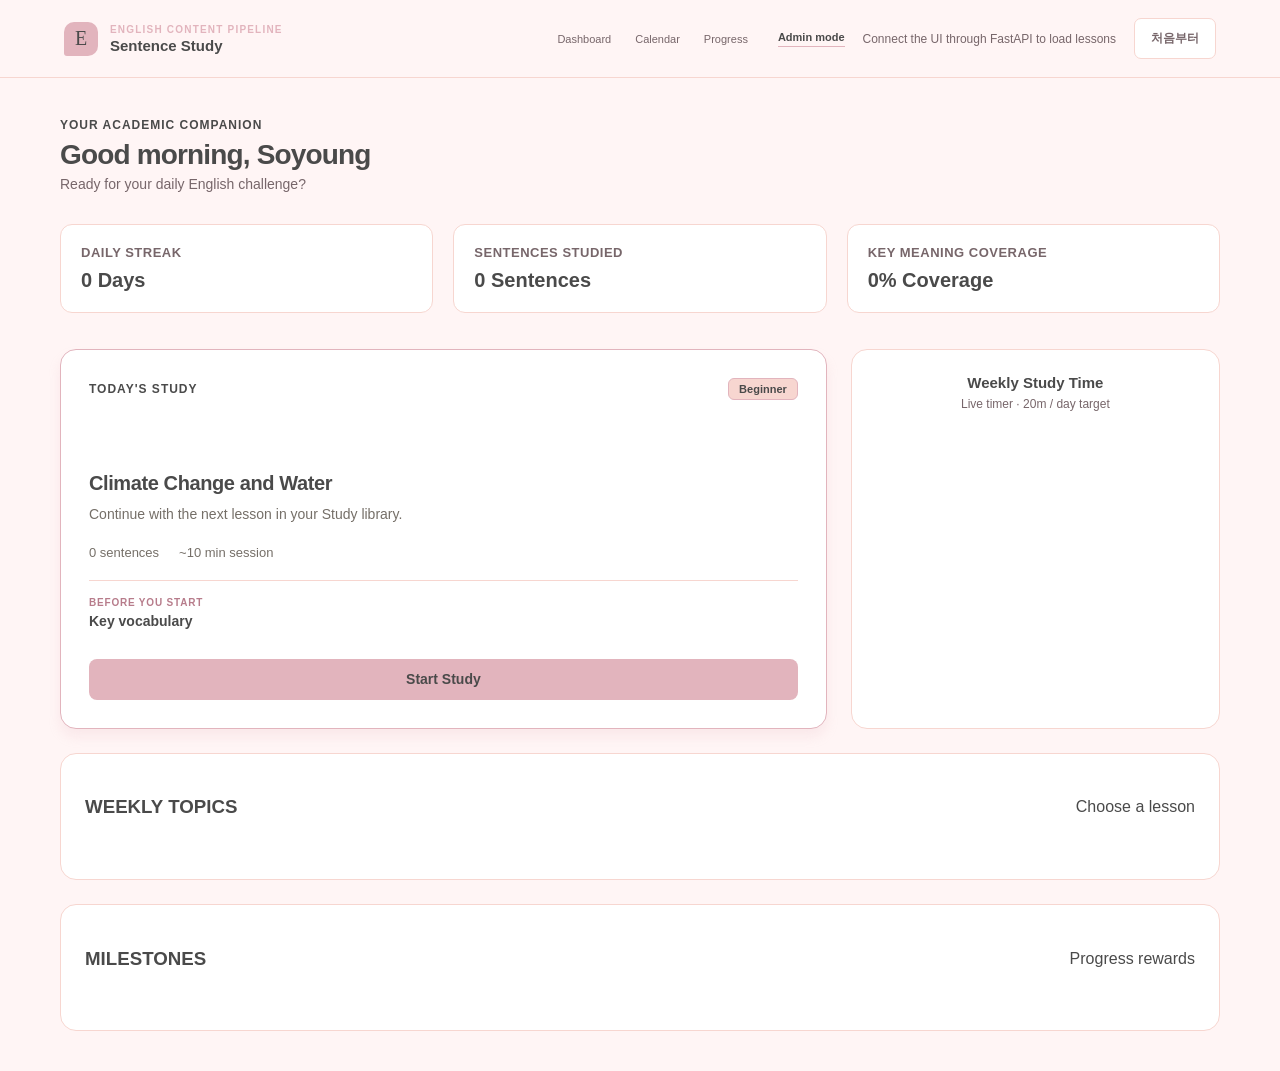
==== commit 7df7696b: "feat(ui): connect learner screens to dynamic lesson progress" ====
--- a/ui/index.html
+++ b/ui/index.html
@@ -18,6 +18,7 @@
         </div>
         <nav class="design-top-nav" aria-label="Product navigation"><button class="design-top-button" data-design-screen="dashboard" type="button">Dashboard</button><button class="design-top-button" data-design-screen="calendar" type="button">Calendar</button><button class="design-top-button" data-design-screen="progress" type="button">Progress</button></nav>
         <div class="topbar-actions">
+          <a class="admin-link" href="/admin">Admin mode</a>
           <span class="save-status" id="saveStatus">자동 저장됨</span>
           <button class="button button-ghost" id="resetButton" type="button">처음부터</button>
         </div>
@@ -69,11 +70,6 @@
               </div>
               <audio id="lessonAudio" controls preload="metadata"></audio>
               <div class="tts-transcript" id="ttsTranscript" aria-live="polite"><p class="tts-empty">TTS 대본을 불러오는 중입니다.</p></div>
-            </section>
-
-            <section class="original-panel">
-              <div class="content-heading compact-heading"><div><p class="section-kicker">ORIGINAL</p><h3>원본</h3></div></div>
-              <div class="original-reference" id="originalReferenceText"></div>
             </section>
 
             <div class="study-meta">
@@ -140,33 +136,32 @@
       <main class="design-workspace" id="designWorkspace">
         <div class="design-content">
           <section class="design-screen is-visible" data-design-panel="dashboard">
-            <header class="design-page-header"><p class="design-eyebrow">YOUR ACADEMIC COMPANION</p><h1>Good morning, Soyoung <span aria-hidden="true">👋</span></h1><p>Monday, October 12 · Ready for your daily English challenge?</p></header>
+            <header class="design-page-header"><p class="design-eyebrow">YOUR ACADEMIC COMPANION</p><h1>Good morning, Soyoung</h1><p id="designTodayLabel">Ready for your daily English challenge?</p></header>
             <div class="design-stat-grid three">
               <article class="design-stat-card"><div><span>DAILY STREAK</span><strong id="designDailyStreak">0 Days</strong></div></article>
               <article class="design-stat-card"><div><span>SENTENCES STUDIED</span><strong id="designSentencesStudied">0 Sentences</strong></div></article>
-              <article class="design-stat-card"><div><span>TRANSLATION ACCURACY</span><strong id="designAccuracy">0% Average</strong></div></article>
+              <article class="design-stat-card"><div><span>KEY MEANING COVERAGE</span><strong id="designAccuracy">0% Coverage</strong></div></article>
             </div>
             <div class="design-dashboard-grid">
               <div class="design-dashboard-left">
-                <article class="design-card design-recommended-card"><div class="design-card-top"><span class="design-card-eyebrow">RECOMMENDED LESSON</span><span class="design-level-tag" id="designRecommendedLevel">Beginner</span></div><div class="design-lesson-copy"><h2 id="designRecommendedTitle">Climate Change and Water</h2><p id="designRecommendedDescription">Continue with the next lesson in your Study library.</p></div><div class="design-lesson-meta"><span id="designRecommendedSentences">0 sentences</span><span id="designRecommendedTime">~10 min session</span></div><button class="design-primary-button" id="designStartStudy" type="button">Start Study</button></article>
+                <article class="design-card design-recommended-card"><div class="design-card-top"><span class="design-card-eyebrow">TODAY'S STUDY</span><span class="design-level-tag" id="designRecommendedLevel">Beginner</span></div><div class="design-lesson-copy"><h2 id="designRecommendedTitle">Climate Change and Water</h2><p id="designRecommendedDescription">Continue with the next lesson in your Study library.</p></div><div class="design-lesson-meta"><span id="designRecommendedSentences">0 sentences</span><span id="designRecommendedTime">~10 min session</span></div><div class="design-vocab-preview"><p>BEFORE YOU START</p><h3>Key vocabulary</h3><ol id="designVocabularyList"></ol></div><button class="design-primary-button" id="designStartStudy" type="button">Start Study</button></article>
                 <article class="design-card design-weekly-card"><div class="design-card-top"><h3>Weekly Study Time</h3><span id="designWeeklyTarget">Live timer · 20m / day target</span></div><div class="design-bar-chart" id="designWeeklyChart" aria-label="Weekly study time"></div></article>
                 <article class="design-card design-topic-card"><div class="design-card-top"><h3>WEEKLY TOPICS</h3><span>Choose a lesson</span></div><div class="design-topic-list" id="designTopicList"></div></article>
                 <article class="design-card design-dashboard-milestones"><div class="design-card-top"><h3>MILESTONES</h3><span>Progress rewards</span></div><div class="design-dashboard-milestone-list" id="designDashboardMilestones"></div></article>
               </div>
-              <article class="design-card design-activity-card"><div class="design-card-top"><h3>Recent Activity</h3><button class="design-text-button" type="button">See All</button></div><div class="design-activity-list"><div class="design-activity-item"><div><strong>Chapter 4: Global Economy</strong><small>Completed · Yesterday</small></div><b>94/100</b><div class="design-mini-progress"><i style="width:100%"></i><span>100%</span></div></div><div class="design-activity-item"><div><strong>Chapter 3: Technology Trends</strong><small>Completed · Oct 8, 2026</small></div><b>92/100</b><div class="design-mini-progress"><i style="width:72%"></i><span>100%</span></div></div><div class="design-activity-item"><div><strong>Chapter 2: Financial Markets</strong><small>Completed · Oct 5, 2026</small></div><b>88/100</b><div class="design-mini-progress"><i style="width:38%"></i><span>75%</span></div></div></div></article>
             </div>
           </section>
 
           <section class="design-screen" data-design-panel="calendar">
             <header class="design-page-header"><p class="design-eyebrow">YOUR LEARNING SCHEDULE</p><h1>Study Calendar</h1></header>
-            <div class="design-stat-grid three"><article class="design-stat-card"><div><span>ACTIVE DAYS THIS MONTH</span><strong id="designCalendarStudyDays">0 days</strong></div></article><article class="design-stat-card"><div><span>SENTENCES STUDIED</span><strong id="designCalendarSentences">0 sentences</strong></div></article><article class="design-stat-card"><div><span>AVERAGE ACCURACY</span><strong id="designCalendarAccuracy">0%</strong></div></article></div>
-            <div class="design-calendar-layout"><article class="design-card design-calendar-card"><div class="design-calendar-heading"><h2 id="designCalendarTitle">Calendar</h2><div><button class="design-square-button" id="designPreviousMonth" type="button" aria-label="Previous month">Previous</button><button class="design-square-button" id="designNextMonth" type="button" aria-label="Next month">Next</button></div></div><div class="design-weekdays"><span>Mon</span><span>Tue</span><span>Wed</span><span>Thu</span><span>Fri</span><span>Sat</span><span>Sun</span></div><div class="design-calendar-grid" id="designCalendarGrid"></div></article><article class="design-card design-details-card"><h2>Day Details <span>· <span id="designCalendarSelectedLabel">Today</span></span></h2><div class="design-detail-block"><h3>COMPLETED LESSONS</h3><ul id="designCalendarCompletedLessons"></ul></div><div class="design-detail-block design-metrics"><h3>METRICS SUMMARY</h3><p><span>Sentences Studied</span><b id="designCalendarDetailSentences">0 sentences</b></p><p><span>Avg Accuracy</span><b id="designCalendarDetailAccuracy">0%</b></p><p><span>Study Time</span><b id="designCalendarDetailTime">0 min</b></p></div><button class="design-primary-button" type="button">Review Mistaken Sentences</button></article></div>
+            <div class="design-stat-grid three"><article class="design-stat-card"><div><span>ACTIVE DAYS THIS MONTH</span><strong id="designCalendarStudyDays">0 days</strong></div></article><article class="design-stat-card"><div><span>SENTENCES STUDIED</span><strong id="designCalendarSentences">0 sentences</strong></div></article><article class="design-stat-card"><div><span>KEY MEANING COVERAGE</span><strong id="designCalendarAccuracy">0%</strong></div></article></div>
+            <div class="design-calendar-layout"><article class="design-card design-calendar-card"><div class="design-calendar-heading"><h2 id="designCalendarTitle">Calendar</h2><div><button class="design-square-button" id="designPreviousMonth" type="button" aria-label="Previous month">Previous</button><button class="design-square-button" id="designNextMonth" type="button" aria-label="Next month">Next</button></div></div><div class="design-weekdays"><span>Mon</span><span>Tue</span><span>Wed</span><span>Thu</span><span>Fri</span><span>Sat</span><span>Sun</span></div><div class="design-calendar-grid" id="designCalendarGrid"></div></article><article class="design-card design-details-card"><h2>Day Details <span>· <span id="designCalendarSelectedLabel">Today</span></span></h2><div class="design-detail-block"><h3>COMPLETED LESSONS</h3><ul id="designCalendarCompletedLessons"></ul></div><div class="design-detail-block design-metrics"><h3>METRICS SUMMARY</h3><p><span>Sentences Studied</span><b id="designCalendarDetailSentences">0 sentences</b></p><p><span>Key Meaning Coverage</span><b id="designCalendarDetailAccuracy">0%</b></p><p><span>Study Time</span><b id="designCalendarDetailTime">0 min</b></p></div><button class="design-primary-button" type="button">Review Mistaken Sentences</button></article></div>
           </section>
 
           <section class="design-screen" data-design-panel="progress">
             <header class="design-page-header"><p class="design-eyebrow">YOUR ACADEMIC MILESTONES</p><h1>Learning Analytics</h1></header>
-            <div class="design-stat-grid four"><article class="design-stat-card design-metric-card"><div><span>Total Sentences</span><strong id="designProgressTotal">0</strong><small id="designProgressTotalNote">0 / 70 studied</small></div><img src="assets/figma/file-text.svg" alt="" /></article><article class="design-stat-card design-metric-card"><div><span>Average Accuracy</span><strong id="designProgressAccuracy">0%</strong><small id="designProgressAccuracyNote">Based on answered sentences</small></div><img src="assets/figma/progress-target.svg" alt="" /></article><article class="design-stat-card design-metric-card"><div><span>Study Streak</span><strong id="designProgressStreak">0 Days</strong><small id="designProgressStreakNote">Completed lessons</small></div><img src="assets/figma/progress-flame.svg" alt="" /></article><article class="design-stat-card design-metric-card"><div><span>Total Study Time</span><strong id="designProgressTime">0 min</strong><small id="designProgressTimeNote">Live Study timer</small></div><img src="assets/figma/progress-clock.svg" alt="" /></article></div>
-            <div class="design-analytics-grid"><article class="design-card design-chart-card"><h2>Accuracy Over Time (Last 30 Days)</h2><div class="design-line-chart" id="designAccuracyChart"><div class="design-chart-segments"></div></div></article><article class="design-card design-chart-card design-daily-chart"><h2>Daily Study Count</h2><div class="design-daily-bars" id="designDailyBars"></div></article><article class="design-card design-weak-card"><h2>Weak Areas (Frequently Missed)</h2><div class="design-weak-list" id="designWeakList"></div></article><article class="design-card design-milestones-card"><h2>Unlocked Milestones</h2><div class="design-milestones" id="designMilestones"></div></article></div>
+            <div class="design-stat-grid four"><article class="design-stat-card design-metric-card"><div><span>Total Sentences</span><strong id="designProgressTotal">0</strong><small id="designProgressTotalNote">0 studied</small></div><img src="assets/figma/file-text.svg" alt="" /></article><article class="design-stat-card design-metric-card"><div><span>Key Meaning Coverage</span><strong id="designProgressAccuracy">0%</strong><small id="designProgressAccuracyNote">Based on answered sentences</small></div><img src="assets/figma/progress-target.svg" alt="" /></article><article class="design-stat-card design-metric-card"><div><span>Study Streak</span><strong id="designProgressStreak">0 Days</strong><small id="designProgressStreakNote">Completed lessons</small></div><img src="assets/figma/progress-flame.svg" alt="" /></article><article class="design-stat-card design-metric-card"><div><span>Total Study Time</span><strong id="designProgressTime">0 min</strong><small id="designProgressTimeNote">Live Study timer</small></div><img src="assets/figma/progress-clock.svg" alt="" /></article></div>
+            <div class="design-analytics-grid"><article class="design-card design-chart-card"><h2>Key Meaning Coverage</h2><div class="design-line-chart" id="designAccuracyChart"><div class="design-chart-segments"></div></div></article><article class="design-card design-chart-card design-daily-chart"><h2>Daily Study Count</h2><div class="design-daily-bars" id="designDailyBars"></div></article><article class="design-card design-weak-card"><h2>Weak Areas (Frequently Missed)</h2><div class="design-weak-list" id="designWeakList"></div></article><article class="design-card design-milestones-card"><h2>Unlocked Milestones</h2><div class="design-milestones" id="designMilestones"></div></article></div>
           </section>
         </div>
       </main>
--- a/ui/styles.css
+++ b/ui/styles.css
@@ -356,6 +356,13 @@
 .design-dashboard-grid { grid-template-columns:1fr; }
 .design-dashboard-left { grid-template-columns:minmax(0,1.35fr) minmax(280px,.65fr); }
 .design-recommended-card { min-height:380px; }
+.design-vocab-preview { padding-top:16px; border-top:1px solid #F7D6D0; }
+.design-vocab-preview > p { margin:0 0 5px; color:#B77C8B; font-size:10px; font-weight:750; letter-spacing:.08em; }
+.design-vocab-preview h3 { margin:0 0 10px; color:#4A4A4A; font-size:14px; }
+.design-vocab-preview ol { display:grid; grid-template-columns:repeat(2,minmax(0,1fr)); gap:7px 18px; margin:0; padding:0; list-style:none; counter-reset:vocabulary; }
+.design-vocab-preview li { min-width:0; display:flex; align-items:baseline; gap:7px; color:#4A4A4A; font-size:12px; }
+.design-vocab-preview li::before { counter-increment:vocabulary; content:counter(vocabulary, decimal-leading-zero); flex:0 0 auto; color:#B77C8B; font-size:10px; font-weight:750; }
+.design-vocab-preview li strong { overflow:hidden; text-overflow:ellipsis; white-space:nowrap; }
 .design-weak-list { display:grid; gap:10px; margin-top:16px; }
 .design-milestones-card { min-height:212px; }
 .design-milestones:empty::after { content:"Complete a lesson to unlock your first milestone."; color:#77666a; font-size:13px; }
@@ -404,7 +411,7 @@
 .button-primary:hover { background:#D5A2AE; }
 .button-ghost { color:#77666a; border-color:#F7D6D0; background:#fff; }
 .study-shell .calendar-panel { display:none; }
-.tts-panel, .original-panel { margin-bottom:30px; padding:22px 24px; border:1px solid #F7D6D0; border-radius:14px; background:#fff; box-shadow:0 10px 26px rgba(226,180,189,.12); }
+.tts-panel { margin-bottom:30px; padding:22px 24px; border:1px solid #F7D6D0; border-radius:14px; background:#fff; box-shadow:0 10px 26px rgba(226,180,189,.12); }
 .tts-heading { display:flex; align-items:center; justify-content:space-between; gap:16px; margin-bottom:14px; }
 .tts-heading h3 { margin:7px 0 0; font:500 24px Georgia,serif; }
 .tts-heading > span { color:#B77C8B; font-size:11px; font-weight:750; }
@@ -414,12 +421,6 @@
 .tts-word.is-active { color:#4A4A4A; background:#E2B4BD; box-shadow:0 0 0 3px rgba(226,180,189,.26); }
 .tts-empty { margin:0; color:#77666a; font:13px/1.6 Inter,sans-serif; }
 .compact-heading { margin-bottom:16px; }
-.original-panel { background:#FFF5F5; }
-.original-reference { display:grid; gap:14px; }
-.original-reference p { margin:0; padding:14px 16px; color:#4A4A4A; border:1px solid #F7D6D0; border-radius:10px; background:#fff; font:18px/1.65 Georgia,serif; }
-.original-reference p { padding:22px 24px; font-size:20px; line-height:1.8; }
-.original-reference-number { display:inline-block; margin-right:10px; color:#B77C8B; font:700 12px/1 Inter,sans-serif; vertical-align:.18em; }
-.original-reference .important-word { color:#4A4A4A; background:#F7D6D0; }
 .design-workspace { background:#FFF5F5; }
 .design-sidebar { background:#F7D6D0; border-color:#E2B4BD; }
 .design-brand-mark { color:#4A4A4A; background:#E2B4BD; }
@@ -457,3 +458,16 @@
 .study-controls .button-primary:hover { border-color:#E2B4BD; background:#FFF5F5; }
 .design-content { width:100%; }
 @media (max-width:680px) { .design-content { width:100%; } }
+
+/* Study opens directly on the sentence workspace; Read keeps every sentence in order. */
+.admin-link { color:#4A4A4A; font-size:11px; font-weight:750; text-decoration:none; border-bottom:1px solid #E2B4BD; padding-bottom:3px; white-space:nowrap; }
+.admin-link:hover { color:#B77C8B; }
+.reading-text { display:grid; gap:0; padding:12px 28px; }
+.reading-sentence-item { padding:24px 10px; }
+.reading-sentence-heading { display:flex; align-items:flex-start; gap:12px; margin-bottom:12px; }
+.reading-sentence-heading .reading-number { flex:0 0 auto; margin:4px 0 0; color:#B77C8B; font-size:13px; }
+.reading-section-label { margin:0 0 5px; color:#B77C8B; font:700 10px/1.2 Inter,sans-serif; letter-spacing:.1em; }
+.reading-sentence-item h4 { margin:0; color:#4A4A4A; font:700 16px/1.35 Inter,sans-serif; letter-spacing:-.01em; }
+.reading-sentence-item .reading-paragraph { margin:0 0 20px; color:#4A4A4A; font:400 20px/1.85 Georgia,serif; }
+.reading-sentence-item hr { height:1px; margin:24px 0 0; border:0; background:#F7D6D0; }
+@media (max-width:560px) { .topbar-actions { gap:10px; } .admin-link { font-size:10px; } .reading-text { padding:8px 16px; } .reading-sentence-item { padding:20px 4px; } .reading-sentence-item .reading-paragraph { font-size:18px; } }
